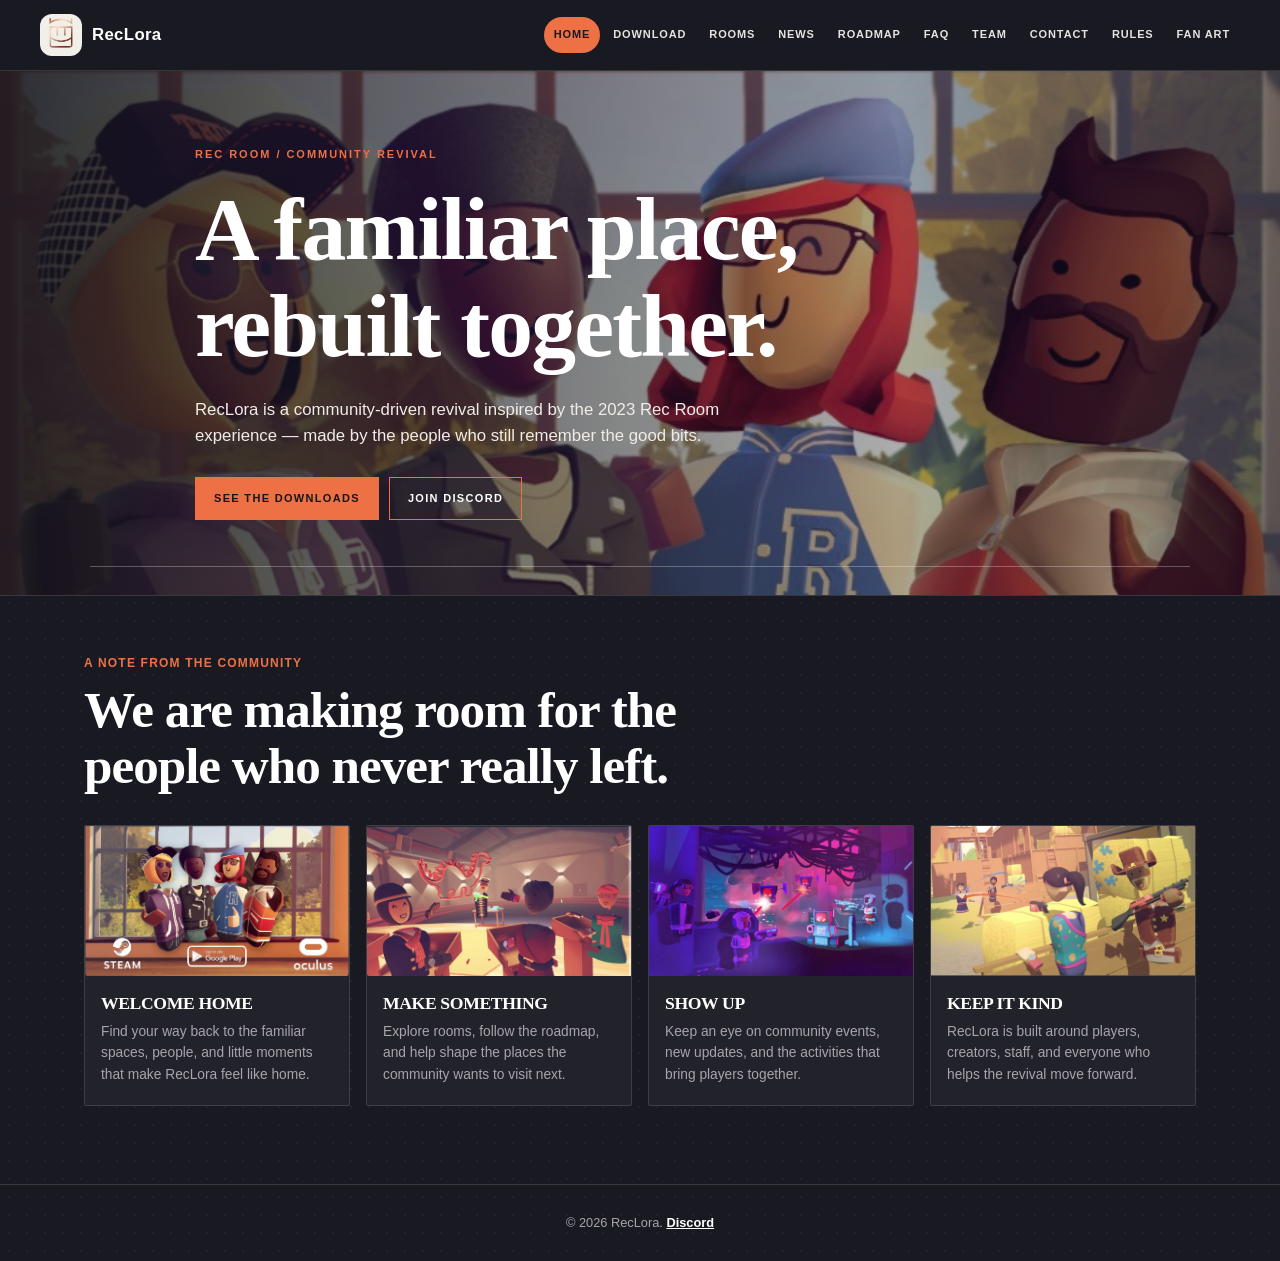
==== index.html @ ac8a0f3a "Refresh RecLora site and add platform logo set" ====
<!DOCTYPE html>
<html lang="en">
<head>
  <meta charset="UTF-8">
  <meta name="viewport" content="width=device-width, initial-scale=1.0">
  <title>RecLora | Home</title>
  <link rel="stylesheet" href="css/style.css">
</head>
<body>
  <nav class="navbar"><div class="nav-container">
    <a href="index.html" class="nav-logo"><img src="IMG_7056.png" alt="RecLora Logo" class="logo-img"><span>RecLora</span></a>
    <button class="nav-toggle" type="button" aria-label="Open navigation menu" aria-expanded="false"><span></span><span></span><span></span></button>
    <ul class="nav-menu">
      <li><a href="index.html" class="nav-link active">Home</a></li><li><a href="download.html" class="nav-link">Download</a></li><li><a href="rooms.html" class="nav-link">Rooms</a></li><li><a href="news.html" class="nav-link">News</a></li><li><a href="roadmap.html" class="nav-link">Roadmap</a></li><li><a href="faq.html" class="nav-link">FAQ</a></li><li><a href="team.html" class="nav-link">Team</a></li><li><a href="contact.html" class="nav-link">Contact</a></li><li><a href="rules.html" class="nav-link">Rules</a></li><li><a href="fanart.html" class="nav-link">Fan Art</a></li>
    </ul>
  </div></nav>

  <section class="hero-banner"><div class="hero-overlay"><div class="hero-content">
    <h1>A familiar place, rebuilt together.</h1>
    <p>RecLora is a community-driven revival inspired by the 2023 Rec Room experience — made by the people who still remember the good bits.</p>
    <div class="hero-buttons"><a href="download.html" class="hero-btn">SEE THE DOWNLOADS</a><a href="https://discord.gg/bJBuP4hwXz" class="hero-btn" target="_blank" rel="noreferrer">JOIN DISCORD</a></div>
  </div></div></section>

  <main class="main-content">
    <p class="warning-label">A NOTE FROM THE COMMUNITY</p>
    <h2 style="font-size:clamp(2rem,4vw,3.6rem);max-width:700px;margin:10px 0 32px;">We are making room for the people who never really left.</h2>
    <section class="cards-grid">
      <article class="feature-card"><img src="assets/IMG_8302.jpeg" alt="RecLora room"><div class="card-body"><h3>WELCOME HOME</h3><p>Find your way back to the familiar spaces, people, and little moments that make RecLora feel like home.</p></div></article>
      <article class="feature-card"><img src="assets/IMG_8303.jpeg" alt="RecLora room"><div class="card-body"><h3>MAKE SOMETHING</h3><p>Explore rooms, follow the roadmap, and help shape the places the community wants to visit next.</p></div></article>
      <article class="feature-card"><img src="assets/IMG_8304.jpeg" alt="RecLora room"><div class="card-body"><h3>SHOW UP</h3><p>Keep an eye on community events, new updates, and the activities that bring players together.</p></div></article>
      <article class="feature-card"><img src="assets/IMG_8305.jpeg" alt="RecLora room"><div class="card-body"><h3>KEEP IT KIND</h3><p>RecLora is built around players, creators, staff, and everyone who helps the revival move forward.</p></div></article>
    </section>
  </main>
  <footer class="footer"><p>&copy; 2026 RecLora. <a href="https://discord.gg/bJBuP4hwXz" target="_blank" rel="noreferrer">Discord</a></p></footer>
  <script src="js/site-shell.js"></script>
</body>
</html>
---- css/style.css ----
:root {
  --ink: #16151a;
  --paper: #f2eee8;
  --paper-2: #e7e1d8;
  --night: #191a21;
  --night-2: #23232c;
  --orange: #ee7045;
  --orange-dark: #bd4e31;
  --lavender: #b8adf4;
  --muted: #a8a4ad;
  --line: rgba(255,255,255,.13);
  --shadow: 0 18px 55px rgba(0,0,0,.20);
}

* { box-sizing: border-box; margin: 0; padding: 0; }
html, body { min-height: 100%; overflow-x: hidden; }
body {
  font-family: Arial, Helvetica, sans-serif;
  background: var(--night);
  color: #fff;
  line-height: 1.55;
  background-image: radial-gradient(rgba(255,255,255,.045) 1px, transparent 1px);
  background-size: 18px 18px;
}
a { color: inherit; }
img { max-width: 100%; }
h1, h2, h3 { line-height: 1.08; font-family: Georgia, 'Times New Roman', serif; letter-spacing: -.02em; }
p { color: var(--muted); }

.navbar {
  display: flex;
  align-items: center;
  background: rgba(25,26,33,.94);
  padding: 14px 40px;
  border-bottom: 1px solid var(--line);
  position: sticky;
  top: 0;
  z-index: 1000;
  backdrop-filter: blur(12px);
}
.nav-container { width: 100%; max-width: 1240px; margin: auto; display: flex; align-items: center; gap: 18px; }
.nav-logo { display: inline-flex; align-items: center; gap: 10px; color: #fff; text-decoration: none; font-weight: 800; font-size: 1.05rem; white-space: nowrap; letter-spacing: .02em; }
.logo-img { width: 42px; height: 42px; object-fit: contain; border-radius: 12px; background: var(--paper); padding: 4px; }
.nav-menu { margin-left: auto; display: flex; align-items: center; gap: 3px; list-style: none; }
.nav-link { display: flex; align-items: center; color: #e6e3e0; text-decoration: none; font-size: 11px; font-weight: 800; letter-spacing: .08em; text-transform: uppercase; padding: 9px 10px; border-radius: 999px; }
.nav-link:hover, .nav-link.active { color: var(--night); background: var(--orange); }
.nav-toggle { display: none; margin-left: auto; width: 34px; height: 26px; flex-direction: column; justify-content: space-between; background: transparent; border: 0; cursor: pointer; padding: 1px; }
.nav-toggle span { width: 100%; height: 3px; background: #fff; border-radius: 2px; transition: .2s ease; }
.nav-toggle.open span:nth-child(1) { transform: translateY(10px) rotate(45deg); }
.nav-toggle.open span:nth-child(2) { opacity: 0; }
.nav-toggle.open span:nth-child(3) { transform: translateY(-10px) rotate(-45deg); }
.menu-brand { display: none; }

.hero-banner {
  position: relative;
  min-height: 460px;
  background: url('../assets/IMG_8306.jpeg') center/cover no-repeat;
  display: flex;
  align-items: center;
  justify-content: center;
  text-align: center;
  border-bottom: 1px solid var(--line);
}
.hero-banner:before { content: ''; position: absolute; inset: 0; background: linear-gradient(90deg, rgba(17,18,24,.88), rgba(17,18,24,.35) 70%, rgba(17,18,24,.55)); }
.hero-banner:after { content: ''; position: absolute; left: 7%; right: 7%; bottom: 28px; height: 1px; background: rgba(255,255,255,.28); }
.hero-overlay { position: relative; z-index: 1; width: min(930px, calc(100% - 40px)); padding: 75px 20px; text-align: left; }
.hero-overlay h1 { color: #fff; font-size: clamp(3rem, 7vw, 6.2rem); max-width: 750px; margin-bottom: 22px; }
.hero-overlay p { color: #f1ece8; font-size: 1.05rem; max-width: 560px; margin-bottom: 28px; }
.hero-content:before { content: 'REC ROOM / COMMUNITY REVIVAL'; display: block; color: var(--orange); font-size: 11px; font-weight: 800; letter-spacing: .18em; margin-bottom: 18px; }
.hero-buttons { display: flex; gap: 10px; width: 480px; max-width: 100%; }
.hero-btn { display: inline-flex; align-items: center; justify-content: center; padding: 12px 18px; font-size: 11px; font-weight: 800; letter-spacing: .12em; text-decoration: none; border: 1px solid var(--orange); background: var(--orange); color: var(--ink); transition: transform .18s ease, background .18s ease; }
.hero-btn + .hero-btn { background: transparent; color: #fff; }
.hero-btn:hover { transform: translateY(-2px); background: #ff8a5e; }
.btn-img { width: 18px; height: 18px; object-fit: contain; }

.container, .main-content { max-width: 1160px; margin: 58px auto; padding: 0 24px; }
.container > h1, .main-content > h1 { font-size: clamp(2.2rem, 4vw, 4rem); margin-bottom: 12px; }
.cards-grid, .features-grid { display: grid; grid-template-columns: repeat(4, 1fr); gap: 16px; margin-bottom: 56px; }
.card, .feature-card { background: rgba(35,35,44,.92); border: 1px solid var(--line); border-radius: 2px; overflow: hidden; box-shadow: none; margin-bottom: 20px; transition: transform .18s ease, border-color .18s ease, background .18s ease; }
.card:hover, .feature-card:hover { background: #2d2c37; border-color: rgba(238,112,69,.7); transform: translateY(-4px) rotate(-.3deg); }
.card { padding: 22px; }
.features-grid .card { margin: 0; }
.feature-card { padding: 0; }
.feature-card img { width: 100%; height: 150px; object-fit: cover; display: block; filter: saturate(.86); }
.feature-card .card-body { padding: 18px 16px 20px; }
.feature-card .card-body h3 { color: #fff; font-size: 1.1rem; margin-bottom: 8px; }
.feature-card .card-body p { color: var(--muted); font-size: .86rem; line-height: 1.55; }
.feature-card:not(:has(.card-body)) { padding: 16px; }
.feature-card:not(:has(.card-body)) img { width: 52px; height: 52px; object-fit: contain; margin-bottom: 10px; }
.feature-card:not(:has(.card-body)) h3 { font-size: .95rem; margin-bottom: 6px; }
.feature-card:not(:has(.card-body)) p { font-size: .82rem; line-height: 1.45; }

.welcome-section { margin: 0; }
.welcome-card { max-width: 900px; margin: 0 auto 45px; display: flex; align-items: center; gap: 24px; padding: 24px; background: var(--paper); color: var(--ink); border-radius: 2px; box-shadow: var(--shadow); }
.welcome-card p { color: #5c5860; margin-bottom: 15px; }
.welcome-card .welcome-logo { width: 92px; height: 92px; object-fit: contain; background: #fff; border-radius: 16px; padding: 5px; }
.welcome-card h1 { font-size: 2rem; margin-bottom: 8px; }
.welcome-buttons { display: flex; flex-wrap: wrap; gap: 10px; }
.btn { display: inline-flex; align-items: center; justify-content: center; border: 1px solid var(--orange); border-radius: 0; padding: 10px 16px; background: transparent; color: #fff; font-weight: 800; text-decoration: none; cursor: pointer; }
.btn:hover, .btn-primary { background: var(--orange); color: var(--ink); }
.btn-secondary:hover { background: var(--orange); }

.feed-heading { text-align: left; border-top: 1px solid var(--line); padding-top: 35px; margin-top: 10px; }
.feed-heading h2 { font-size: 1.4rem; }
.image-feed { display: grid; grid-template-columns: repeat(4, 1fr); gap: 14px; margin: 25px 0 50px; }
.image-feed img { display: block; width: 100%; height: 130px; object-fit: cover; border: 1px solid var(--line); border-radius: 2px; }
.download-grid { display: grid; grid-template-columns: repeat(3, 1fr); gap: 16px; margin-top: 30px; }
.download-card { text-align: left; padding: 22px; margin: 0; min-height: 200px; display: flex; flex-direction: column; justify-content: space-between; }
.download-card:before { content: 'PLATFORM'; display: block; font-size: 10px; font-weight: 800; letter-spacing: .16em; color: var(--lavender); }
.device-logo { width: 64px; height: 64px; object-fit: contain; margin: 16px 0 18px; align-self: flex-start; }
.device-title { font-family: Georgia, 'Times New Roman', serif; font-size: 1.45rem; font-weight: 700; }
.coming-soon { color: var(--orange); font-size: .72rem; font-weight: 800; letter-spacing: .12em; text-transform: uppercase; margin-top: 6px; }
.footer { text-align: center; padding: 28px 20px; color: var(--muted); font-size: .8rem; border-top: 1px solid var(--line); margin-top: 55px; }
.footer a { color: #fff; font-weight: 700; }
.footer a:hover { color: var(--orange); }

input, textarea { width: 100%; padding: 11px 12px; border: 1px solid #4b4650; border-radius: 0; background: var(--paper); color: #111; font: inherit; }
input:focus, textarea:focus { outline: 2px solid var(--orange); border-color: var(--orange); }
label { color: #fff; }
.faq-search { margin: 20px 0 12px; }
.filter-chip { border: 1px solid var(--line); background: var(--night-2); color: #fff; border-radius: 999px; padding: 7px 12px; font-weight: 700; cursor: pointer; }
.filter-chip.active, .filter-chip:hover { border-color: var(--orange); background: var(--orange); color: var(--ink); }
.accordion-item { padding: 0; overflow: hidden; }
.accordion-header { display: flex; width: 100%; gap: 10px; text-align: left; padding: 15px; border: 0; background: transparent; color: #fff; font: inherit; font-weight: 800; cursor: pointer; }
.q-tag { color: var(--orange); font-size: .7rem; text-transform: uppercase; letter-spacing: .08em; }
.accordion-content { display: none; padding: 0 15px 15px; }
.accordion-item.active .accordion-content { display: block; }
.maintenance-overlay { display: none!important; }
.room-hero { display: flex; align-items: center; gap: 16px; margin-bottom: 25px; }
.room-hero img { width: 70px; height: 70px; object-fit: contain; padding: 10px; background: var(--night-2); border: 1px solid var(--line); border-radius: 2px; }
.room-hero h1 { font-size: 2.6rem; }
.room-placeholder { padding: 0; overflow: hidden; }
.room-placeholder > img { width: 100%; height: 150px; object-fit: cover; display: block; }
.room-placeholder > h3, .room-placeholder > p, .room-placeholder > .placeholder-label { display: block; margin-left: 12px; margin-right: 12px; }
.room-placeholder > h3 { margin-top: 12px; }
.room-placeholder > p { margin-bottom: 15px; }
.placeholder-label { color: var(--orange); font-size: .7rem; font-weight: 800; letter-spacing: .1em; text-transform: uppercase; margin-top: 12px; }
.room-logos { display: flex; flex-wrap: wrap; gap: 10px; margin-top: 20px; }
.room-logos img { width: 44px; height: 44px; object-fit: contain; padding: 5px; background: var(--night-2); border: 1px solid var(--line); border-radius: 4px; }
.warning-card { display: flex; align-items: center; gap: 22px; max-width: 820px; margin: 0 auto; padding: 26px; border-left: 4px solid var(--orange); background: rgba(35,35,44,.78); }
.warning-card > img { width: 64px; height: 64px; object-fit: contain; flex: 0 0 auto; }
.warning-card h2 { font-size: 1.35rem; line-height: 1.35; margin: 6px 0 18px; }
.warning-label { color: var(--orange); font-size: .75rem; font-weight: 800; letter-spacing: .1em; text-transform: uppercase; }
.warning-card .btn { display: inline-flex; }

@media (max-width: 900px) { .cards-grid, .features-grid { grid-template-columns: repeat(2, 1fr); } .image-feed { grid-template-columns: repeat(2, 1fr); } .download-grid { grid-template-columns: repeat(2, 1fr); } }
@media (max-width: 650px) {
  .navbar { padding: 10px 15px; }
  .nav-container { position: relative; }
  .nav-toggle { display: flex; }
  .nav-menu { position: absolute; top: calc(100% + 10px); left: -15px; width: min(300px, 86vw); height: calc(100vh - 70px); overflow-y: auto; display: flex; flex-direction: column; align-items: stretch; gap: 4px; padding: 18px; background: var(--night); border-right: 1px solid var(--line); box-shadow: 8px 10px 25px rgba(0,0,0,.35); transform: translateX(-110%); transition: transform .25s ease; }
  .nav-menu.open { transform: translateX(0); }
  .nav-menu .menu-brand { display: flex; align-items: center; min-height: 54px; padding-bottom: 14px; margin-bottom: 8px; border-bottom: 1px solid var(--line); }
  .menu-brand img { width: 150px; height: 52px; object-fit: contain; object-position: left center; }
  .nav-link { min-height: 38px; padding: 9px 10px; font-size: 12px; border-radius: 4px; }
  .container, .main-content { width: 100%; margin: 38px auto; padding: 0 15px; }
  .hero-banner { min-height: 390px; }
  .hero-overlay { padding: 55px 15px; }
  .hero-overlay h1 { font-size: clamp(2.6rem, 12vw, 4rem); margin-bottom: 18px; }
  .hero-overlay p { font-size: .95rem; }
  .hero-buttons { width: 100%; flex-direction: column; max-width: 300px; }
  .hero-btn { width: 100%; }
  .welcome-card { align-items: flex-start; flex-direction: column; padding: 18px; gap: 14px; }
  .welcome-card .welcome-logo { width: 76px; height: 76px; }
  .welcome-card h1 { font-size: 1.65rem; }
  .welcome-buttons { width: 100%; flex-direction: column; }
  .welcome-buttons .btn { width: 100%; }
  .cards-grid, .features-grid, .download-grid, .image-feed { grid-template-columns: 1fr; gap: 14px; margin-bottom: 30px; }
  .feature-card img { height: 170px; }
  .feature-card:not(:has(.card-body)) { padding: 15px; }
  .room-hero { align-items: flex-start; }
  .room-hero h1 { font-size: 2.2rem; }
  .room-placeholder > img { height: 145px; }
  .warning-card { align-items: flex-start; flex-direction: column; gap: 12px; padding: 18px; }
  .warning-card h2 { font-size: 1.15rem; }
  .warning-card > img { width: 54px; height: 54px; }
  .footer { margin-top: 30px; padding: 20px 15px; }
}
@media (min-width: 651px) { .nav-toggle { display: none !important; } }
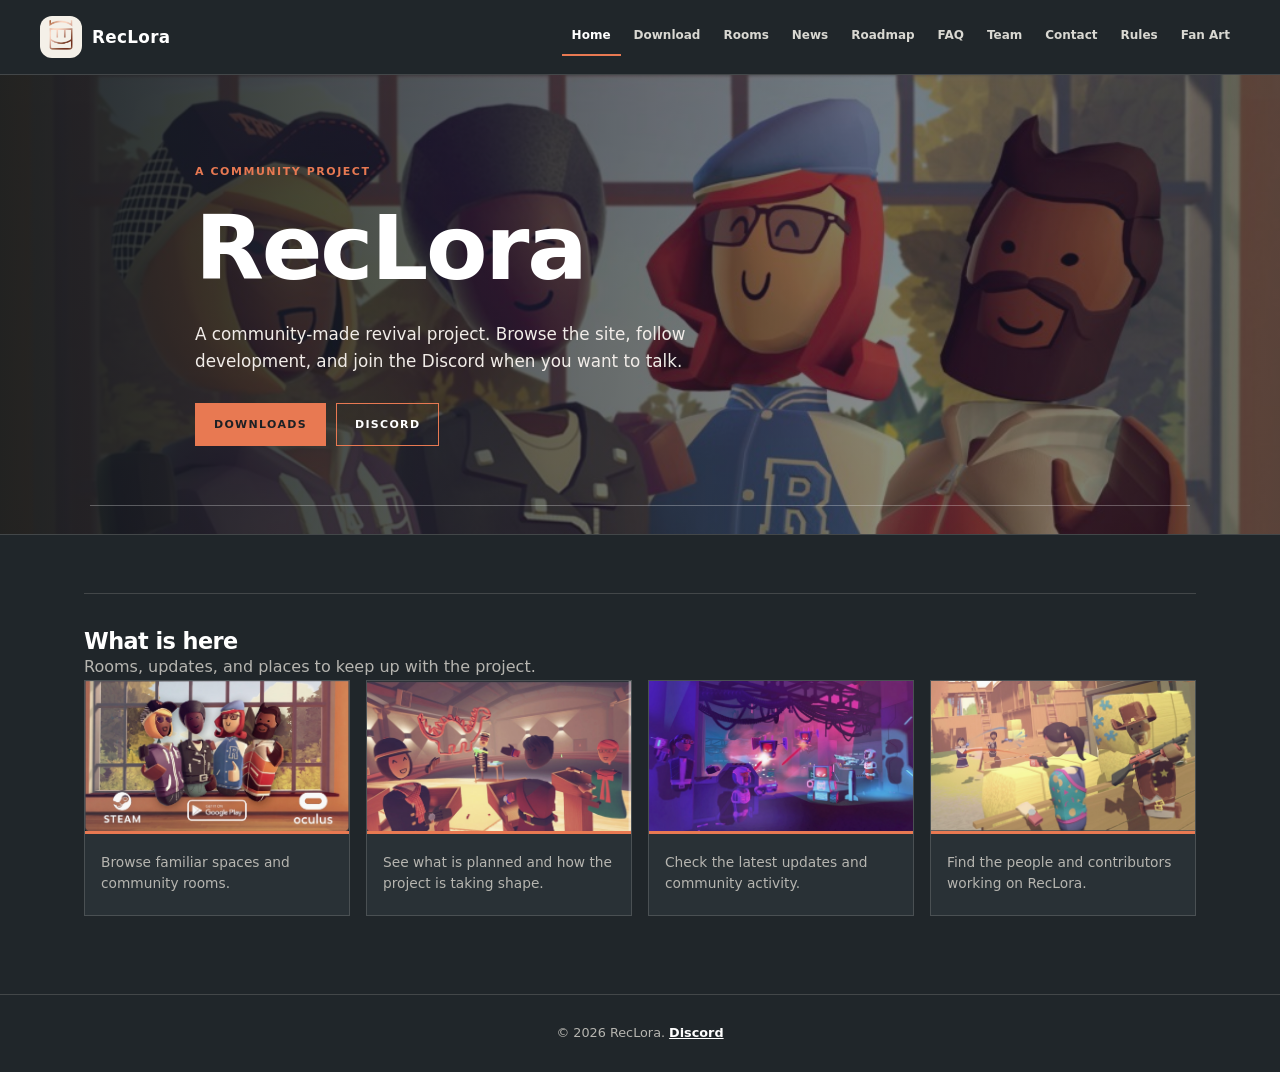
==== commit 17e93711: "Make site feel more human and remove code notes" ====
--- a/index.html
+++ b/index.html
@@ -16,19 +16,18 @@
   </div></nav>
 
   <section class="hero-banner"><div class="hero-overlay"><div class="hero-content">
-    <h1>A familiar place, rebuilt together.</h1>
-    <p>RecLora is a community-driven revival inspired by the 2023 Rec Room experience — made by the people who still remember the good bits.</p>
-    <div class="hero-buttons"><a href="download.html" class="hero-btn">SEE THE DOWNLOADS</a><a href="https://discord.gg/bJBuP4hwXz" class="hero-btn" target="_blank" rel="noreferrer">JOIN DISCORD</a></div>
+    <h1>RecLora</h1>
+    <p>A community-made revival project. Browse the site, follow development, and join the Discord when you want to talk.</p>
+    <div class="hero-buttons"><a href="download.html" class="hero-btn">DOWNLOADS</a><a href="https://discord.gg/bJBuP4hwXz" class="hero-btn" target="_blank" rel="noreferrer">DISCORD</a></div>
   </div></div></section>
 
   <main class="main-content">
-    <p class="warning-label">A NOTE FROM THE COMMUNITY</p>
-    <h2 style="font-size:clamp(2rem,4vw,3.6rem);max-width:700px;margin:10px 0 32px;">We are making room for the people who never really left.</h2>
+    <div class="feed-heading"><h2>What is here</h2><p>Rooms, updates, and places to keep up with the project.</p></div>
     <section class="cards-grid">
-      <article class="feature-card"><img src="assets/IMG_8302.jpeg" alt="RecLora room"><div class="card-body"><h3>WELCOME HOME</h3><p>Find your way back to the familiar spaces, people, and little moments that make RecLora feel like home.</p></div></article>
-      <article class="feature-card"><img src="assets/IMG_8303.jpeg" alt="RecLora room"><div class="card-body"><h3>MAKE SOMETHING</h3><p>Explore rooms, follow the roadmap, and help shape the places the community wants to visit next.</p></div></article>
-      <article class="feature-card"><img src="assets/IMG_8304.jpeg" alt="RecLora room"><div class="card-body"><h3>SHOW UP</h3><p>Keep an eye on community events, new updates, and the activities that bring players together.</p></div></article>
-      <article class="feature-card"><img src="assets/IMG_8305.jpeg" alt="RecLora room"><div class="card-body"><h3>KEEP IT KIND</h3><p>RecLora is built around players, creators, staff, and everyone who helps the revival move forward.</p></div></article>
+      <article class="feature-card"><img src="assets/IMG_8302.jpeg" alt="RecLora room"><div class="card-body"><p>Browse familiar spaces and community rooms.</p></div></article>
+      <article class="feature-card"><img src="assets/IMG_8303.jpeg" alt="RecLora room"><div class="card-body"><p>See what is planned and how the project is taking shape.</p></div></article>
+      <article class="feature-card"><img src="assets/IMG_8304.jpeg" alt="RecLora room"><div class="card-body"><p>Check the latest updates and community activity.</p></div></article>
+      <article class="feature-card"><img src="assets/IMG_8305.jpeg" alt="RecLora room"><div class="card-body"><p>Find the people and contributors working on RecLora.</p></div></article>
     </section>
   </main>
   <footer class="footer"><p>&copy; 2026 RecLora. <a href="https://discord.gg/bJBuP4hwXz" target="_blank" rel="noreferrer">Discord</a></p></footer>
--- a/css/style.css
+++ b/css/style.css
@@ -1,49 +1,46 @@
 :root {
-  --ink: #16151a;
-  --paper: #f2eee8;
-  --paper-2: #e7e1d8;
-  --night: #191a21;
-  --night-2: #23232c;
-  --orange: #ee7045;
-  --orange-dark: #bd4e31;
-  --lavender: #b8adf4;
-  --muted: #a8a4ad;
-  --line: rgba(255,255,255,.13);
-  --shadow: 0 18px 55px rgba(0,0,0,.20);
+  --ink: #1d2024;
+  --paper: #f4f0e8;
+  --paper-2: #e5ded2;
+  --night: #20262a;
+  --night-2: #293136;
+  --orange: #e87952;
+  --orange-dark: #b9573a;
+  --lavender: #b9b7df;
+  --muted: #b6b5b0;
+  --line: rgba(244,240,232,.16);
+  --shadow: 0 14px 34px rgba(0,0,0,.18);
 }
 
 * { box-sizing: border-box; margin: 0; padding: 0; }
 html, body { min-height: 100%; overflow-x: hidden; }
 body {
-  font-family: Arial, Helvetica, sans-serif;
+  font-family: 'Trebuchet MS', system-ui, sans-serif;
   background: var(--night);
   color: #fff;
-  line-height: 1.55;
-  background-image: radial-gradient(rgba(255,255,255,.045) 1px, transparent 1px);
-  background-size: 18px 18px;
+  line-height: 1.6;
 }
 a { color: inherit; }
 img { max-width: 100%; }
-h1, h2, h3 { line-height: 1.08; font-family: Georgia, 'Times New Roman', serif; letter-spacing: -.02em; }
+h1, h2, h3 { line-height: 1.12; font-family: 'Trebuchet MS', system-ui, sans-serif; letter-spacing: -.025em; }
 p { color: var(--muted); }
 
 .navbar {
   display: flex;
   align-items: center;
-  background: rgba(25,26,33,.94);
-  padding: 14px 40px;
+  background: var(--night);
+  padding: 16px 40px;
   border-bottom: 1px solid var(--line);
   position: sticky;
   top: 0;
   z-index: 1000;
-  backdrop-filter: blur(12px);
 }
 .nav-container { width: 100%; max-width: 1240px; margin: auto; display: flex; align-items: center; gap: 18px; }
 .nav-logo { display: inline-flex; align-items: center; gap: 10px; color: #fff; text-decoration: none; font-weight: 800; font-size: 1.05rem; white-space: nowrap; letter-spacing: .02em; }
 .logo-img { width: 42px; height: 42px; object-fit: contain; border-radius: 12px; background: var(--paper); padding: 4px; }
 .nav-menu { margin-left: auto; display: flex; align-items: center; gap: 3px; list-style: none; }
-.nav-link { display: flex; align-items: center; color: #e6e3e0; text-decoration: none; font-size: 11px; font-weight: 800; letter-spacing: .08em; text-transform: uppercase; padding: 9px 10px; border-radius: 999px; }
-.nav-link:hover, .nav-link.active { color: var(--night); background: var(--orange); }
+.nav-link { display: flex; align-items: center; color: #d9d8d2; text-decoration: none; font-size: 12px; font-weight: 700; padding: 8px 10px; border-bottom: 2px solid transparent; }
+.nav-link:hover, .nav-link.active { color: #fff; border-bottom-color: var(--orange); }
 .nav-toggle { display: none; margin-left: auto; width: 34px; height: 26px; flex-direction: column; justify-content: space-between; background: transparent; border: 0; cursor: pointer; padding: 1px; }
 .nav-toggle span { width: 100%; height: 3px; background: #fff; border-radius: 2px; transition: .2s ease; }
 .nav-toggle.open span:nth-child(1) { transform: translateY(10px) rotate(45deg); }
@@ -61,12 +58,12 @@
   text-align: center;
   border-bottom: 1px solid var(--line);
 }
-.hero-banner:before { content: ''; position: absolute; inset: 0; background: linear-gradient(90deg, rgba(17,18,24,.88), rgba(17,18,24,.35) 70%, rgba(17,18,24,.55)); }
+.hero-banner:before { content: ''; position: absolute; inset: 0; background: linear-gradient(90deg, rgba(20,27,30,.94), rgba(20,27,30,.50) 70%, rgba(20,27,30,.62)); }
 .hero-banner:after { content: ''; position: absolute; left: 7%; right: 7%; bottom: 28px; height: 1px; background: rgba(255,255,255,.28); }
 .hero-overlay { position: relative; z-index: 1; width: min(930px, calc(100% - 40px)); padding: 75px 20px; text-align: left; }
 .hero-overlay h1 { color: #fff; font-size: clamp(3rem, 7vw, 6.2rem); max-width: 750px; margin-bottom: 22px; }
 .hero-overlay p { color: #f1ece8; font-size: 1.05rem; max-width: 560px; margin-bottom: 28px; }
-.hero-content:before { content: 'REC ROOM / COMMUNITY REVIVAL'; display: block; color: var(--orange); font-size: 11px; font-weight: 800; letter-spacing: .18em; margin-bottom: 18px; }
+.hero-content:before { content: 'A COMMUNITY PROJECT'; display: block; color: var(--orange); font-size: 11px; font-weight: 800; letter-spacing: .14em; margin-bottom: 18px; }
 .hero-buttons { display: flex; gap: 10px; width: 480px; max-width: 100%; }
 .hero-btn { display: inline-flex; align-items: center; justify-content: center; padding: 12px 18px; font-size: 11px; font-weight: 800; letter-spacing: .12em; text-decoration: none; border: 1px solid var(--orange); background: var(--orange); color: var(--ink); transition: transform .18s ease, background .18s ease; }
 .hero-btn + .hero-btn { background: transparent; color: #fff; }
@@ -76,13 +73,13 @@
 .container, .main-content { max-width: 1160px; margin: 58px auto; padding: 0 24px; }
 .container > h1, .main-content > h1 { font-size: clamp(2.2rem, 4vw, 4rem); margin-bottom: 12px; }
 .cards-grid, .features-grid { display: grid; grid-template-columns: repeat(4, 1fr); gap: 16px; margin-bottom: 56px; }
-.card, .feature-card { background: rgba(35,35,44,.92); border: 1px solid var(--line); border-radius: 2px; overflow: hidden; box-shadow: none; margin-bottom: 20px; transition: transform .18s ease, border-color .18s ease, background .18s ease; }
-.card:hover, .feature-card:hover { background: #2d2c37; border-color: rgba(238,112,69,.7); transform: translateY(-4px) rotate(-.3deg); }
+.card, .feature-card { background: var(--night-2); border: 1px solid var(--line); border-radius: 0; overflow: hidden; box-shadow: none; margin-bottom: 20px; transition: transform .18s ease, border-color .18s ease, background .18s ease; }
+.card:hover, .feature-card:hover { background: #303a3e; border-color: rgba(232,121,82,.72); transform: translateY(-3px); }
 .card { padding: 22px; }
 .features-grid .card { margin: 0; }
 .feature-card { padding: 0; }
-.feature-card img { width: 100%; height: 150px; object-fit: cover; display: block; filter: saturate(.86); }
-.feature-card .card-body { padding: 18px 16px 20px; }
+.feature-card img { width: 100%; height: 150px; object-fit: cover; display: block; filter: saturate(.78) contrast(.96); }
+.feature-card .card-body { padding: 18px 16px 21px; border-top: 3px solid var(--orange); }
 .feature-card .card-body h3 { color: #fff; font-size: 1.1rem; margin-bottom: 8px; }
 .feature-card .card-body p { color: var(--muted); font-size: .86rem; line-height: 1.55; }
 .feature-card:not(:has(.card-body)) { padding: 16px; }
@@ -106,9 +103,9 @@
 .image-feed img { display: block; width: 100%; height: 130px; object-fit: cover; border: 1px solid var(--line); border-radius: 2px; }
 .download-grid { display: grid; grid-template-columns: repeat(3, 1fr); gap: 16px; margin-top: 30px; }
 .download-card { text-align: left; padding: 22px; margin: 0; min-height: 200px; display: flex; flex-direction: column; justify-content: space-between; }
-.download-card:before { content: 'PLATFORM'; display: block; font-size: 10px; font-weight: 800; letter-spacing: .16em; color: var(--lavender); }
+.download-card:before { content: 'AVAILABLE SOON'; display: block; font-size: 10px; font-weight: 800; letter-spacing: .12em; color: var(--lavender); }
 .device-logo { width: 64px; height: 64px; object-fit: contain; margin: 16px 0 18px; align-self: flex-start; }
-.device-title { font-family: Georgia, 'Times New Roman', serif; font-size: 1.45rem; font-weight: 700; }
+.device-title { font-family: 'Trebuchet MS', system-ui, sans-serif; font-size: 1.45rem; font-weight: 700; }
 .coming-soon { color: var(--orange); font-size: .72rem; font-weight: 800; letter-spacing: .12em; text-transform: uppercase; margin-top: 6px; }
 .footer { text-align: center; padding: 28px 20px; color: var(--muted); font-size: .8rem; border-top: 1px solid var(--line); margin-top: 55px; }
 .footer a { color: #fff; font-weight: 700; }
@@ -118,7 +115,7 @@
 input:focus, textarea:focus { outline: 2px solid var(--orange); border-color: var(--orange); }
 label { color: #fff; }
 .faq-search { margin: 20px 0 12px; }
-.filter-chip { border: 1px solid var(--line); background: var(--night-2); color: #fff; border-radius: 999px; padding: 7px 12px; font-weight: 700; cursor: pointer; }
+.filter-chip { border: 1px solid var(--line); background: var(--night-2); color: #fff; border-radius: 0; padding: 7px 12px; font-weight: 700; cursor: pointer; }
 .filter-chip.active, .filter-chip:hover { border-color: var(--orange); background: var(--orange); color: var(--ink); }
 .accordion-item { padding: 0; overflow: hidden; }
 .accordion-header { display: flex; width: 100%; gap: 10px; text-align: left; padding: 15px; border: 0; background: transparent; color: #fff; font: inherit; font-weight: 800; cursor: pointer; }
@@ -152,7 +149,7 @@
   .nav-menu.open { transform: translateX(0); }
   .nav-menu .menu-brand { display: flex; align-items: center; min-height: 54px; padding-bottom: 14px; margin-bottom: 8px; border-bottom: 1px solid var(--line); }
   .menu-brand img { width: 150px; height: 52px; object-fit: contain; object-position: left center; }
-  .nav-link { min-height: 38px; padding: 9px 10px; font-size: 12px; border-radius: 4px; }
+  .nav-link { min-height: 38px; padding: 9px 10px; font-size: 12px; border-bottom: 0; }
   .container, .main-content { width: 100%; margin: 38px auto; padding: 0 15px; }
   .hero-banner { min-height: 390px; }
   .hero-overlay { padding: 55px 15px; }
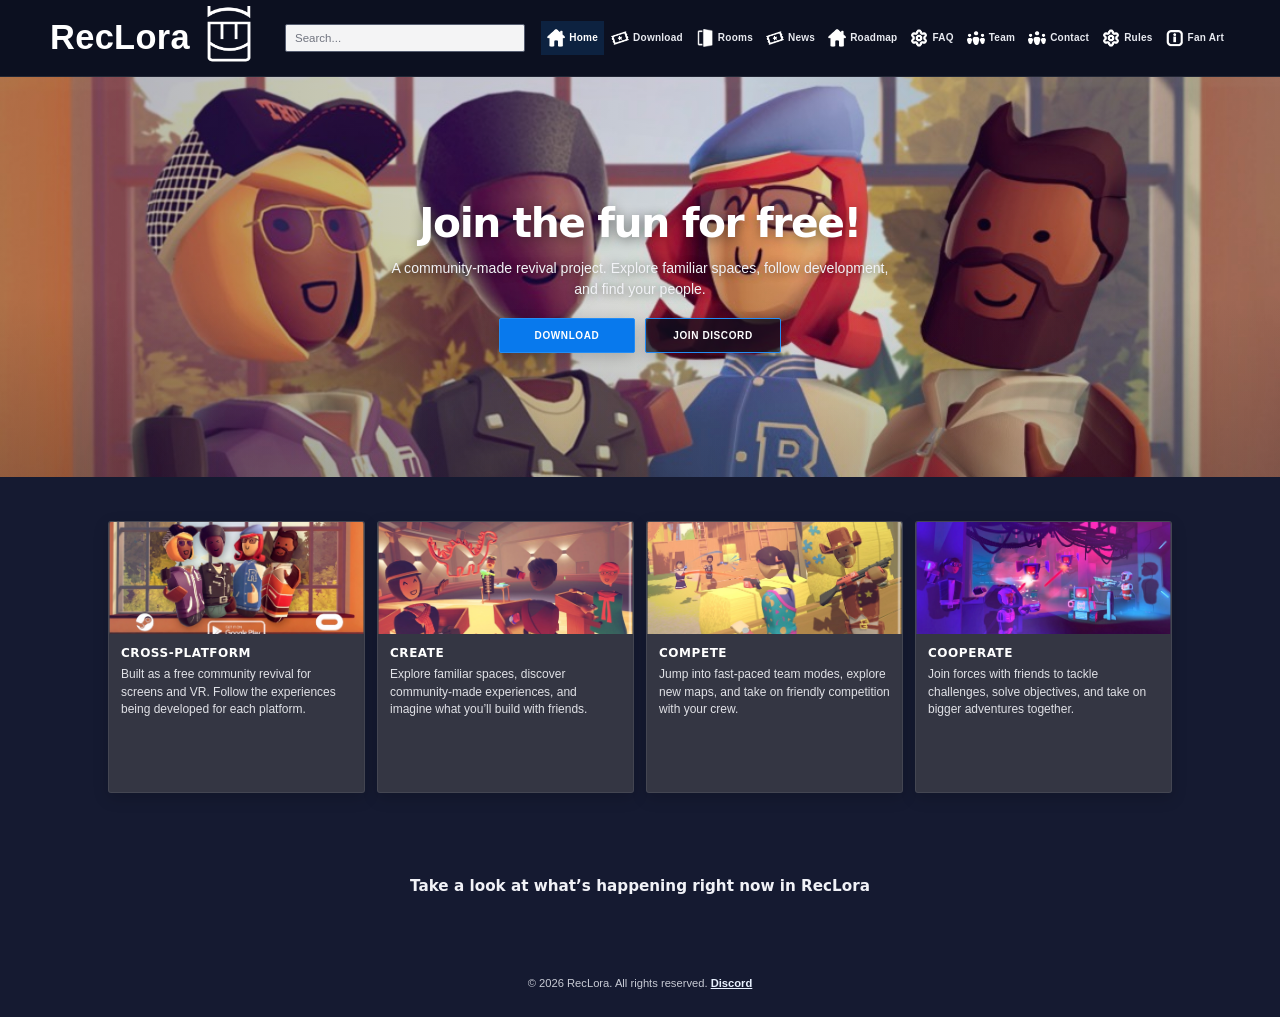
==== commit 99962127: "Refresh site visuals to match RecQuiem reference" ====
--- a/index.html
+++ b/index.html
@@ -15,22 +15,22 @@
     </ul>
   </div></nav>
 
-  <section class="hero-banner"><div class="hero-overlay"><div class="hero-content">
-    <h1>RecLora</h1>
-    <p>A community-made revival project. Browse the site, follow development, and join the Discord when you want to talk.</p>
-    <div class="hero-buttons"><a href="download.html" class="hero-btn">DOWNLOADS</a><a href="https://discord.gg/bJBuP4hwXz" class="hero-btn" target="_blank" rel="noreferrer">DISCORD</a></div>
-  </div></div></section>
+  <header class="hero-banner" aria-labelledby="hero-title"><div class="hero-overlay"><div class="hero-content">
+    <h1 id="hero-title">Join the fun for free!</h1>
+    <p>A community-made revival project. Explore familiar spaces, follow development, and find your people.</p>
+    <div class="hero-buttons"><a href="download.html" class="hero-btn">DOWNLOAD</a><a href="https://discord.gg/bJBuP4hwXz" class="hero-btn" target="_blank" rel="noopener noreferrer">JOIN DISCORD</a></div>
+  </div></div></header>
 
   <main class="main-content">
-    <div class="feed-heading"><h2>What is here</h2><p>Rooms, updates, and places to keep up with the project.</p></div>
-    <section class="cards-grid">
-      <article class="feature-card"><img src="assets/IMG_8302.jpeg" alt="RecLora room"><div class="card-body"><p>Browse familiar spaces and community rooms.</p></div></article>
-      <article class="feature-card"><img src="assets/IMG_8303.jpeg" alt="RecLora room"><div class="card-body"><p>See what is planned and how the project is taking shape.</p></div></article>
-      <article class="feature-card"><img src="assets/IMG_8304.jpeg" alt="RecLora room"><div class="card-body"><p>Check the latest updates and community activity.</p></div></article>
-      <article class="feature-card"><img src="assets/IMG_8305.jpeg" alt="RecLora room"><div class="card-body"><p>Find the people and contributors working on RecLora.</p></div></article>
+    <section class="cards-grid" aria-label="Discover RecLora">
+      <article class="feature-card"><img src="assets/IMG_8302.jpeg" alt="Friends gathered together in a RecLora room" loading="lazy"><div class="card-body"><h2>CROSS-PLATFORM</h2><p>Built as a free community revival for screens and VR. Follow the experiences being developed for each platform.</p></div></article>
+      <article class="feature-card"><img src="assets/IMG_8303.jpeg" alt="Players creating and exploring a colorful room" loading="lazy"><div class="card-body"><h2>CREATE</h2><p>Explore familiar spaces, discover community-made experiences, and imagine what you’ll build with friends.</p></div></article>
+      <article class="feature-card"><img src="assets/IMG_8305.jpeg" alt="Players teaming up in a bright game environment" loading="lazy"><div class="card-body"><h2>COMPETE</h2><p>Jump into fast-paced team modes, explore new maps, and take on friendly competition with your crew.</p></div></article>
+      <article class="feature-card"><img src="assets/IMG_8304.jpeg" alt="Friends cooperating in a neon-lit multiplayer room" loading="lazy"><div class="card-body"><h2>COOPERATE</h2><p>Join forces with friends to tackle challenges, solve objectives, and take on bigger adventures together.</p></div></article>
     </section>
+    <section class="feed-heading" aria-labelledby="community-heading"><h2 id="community-heading">Take a look at what’s happening right now in RecLora</h2></section>
   </main>
-  <footer class="footer"><p>&copy; 2026 RecLora. <a href="https://discord.gg/bJBuP4hwXz" target="_blank" rel="noreferrer">Discord</a></p></footer>
+  <footer class="footer"><p>&copy; 2026 RecLora. All rights reserved. <a href="https://discord.gg/bJBuP4hwXz" target="_blank" rel="noopener noreferrer">Discord</a></p></footer>
   <script src="js/site-shell.js"></script>
 </body>
 </html>
--- a/css/style.css
+++ b/css/style.css
@@ -1,15 +1,15 @@
 :root {
-  --ink: #1d2024;
-  --paper: #f4f0e8;
-  --paper-2: #e5ded2;
-  --night: #20262a;
-  --night-2: #293136;
-  --orange: #e87952;
-  --orange-dark: #b9573a;
-  --lavender: #b9b7df;
-  --muted: #b6b5b0;
-  --line: rgba(244,240,232,.16);
-  --shadow: 0 14px 34px rgba(0,0,0,.18);
+  --ink: #111626;
+  --paper: #f5f4f0;
+  --paper-2: #dedcf0;
+  --night: #151a31;
+  --night-2: #20263c;
+  --orange: #1686f8;
+  --orange-dark: #006fe6;
+  --lavender: #8fb9ff;
+  --muted: #c7cad4;
+  --line: rgba(255,255,255,.14);
+  --shadow: 0 16px 36px rgba(0,0,0,.24);
 }
 
 * { box-sizing: border-box; margin: 0; padding: 0; }
@@ -28,19 +28,21 @@
 .navbar {
   display: flex;
   align-items: center;
-  background: var(--night);
-  padding: 16px 40px;
-  border-bottom: 1px solid var(--line);
+  background: #17172e;
+  padding: 12px 34px;
+  border-bottom: 1px solid rgba(255,255,255,.08);
   position: sticky;
   top: 0;
   z-index: 1000;
 }
-.nav-container { width: 100%; max-width: 1240px; margin: auto; display: flex; align-items: center; gap: 18px; }
-.nav-logo { display: inline-flex; align-items: center; gap: 10px; color: #fff; text-decoration: none; font-weight: 800; font-size: 1.05rem; white-space: nowrap; letter-spacing: .02em; }
-.logo-img { width: 42px; height: 42px; object-fit: contain; border-radius: 12px; background: var(--paper); padding: 4px; }
-.nav-menu { margin-left: auto; display: flex; align-items: center; gap: 3px; list-style: none; }
-.nav-link { display: flex; align-items: center; color: #d9d8d2; text-decoration: none; font-size: 12px; font-weight: 700; padding: 8px 10px; border-bottom: 2px solid transparent; }
-.nav-link:hover, .nav-link.active { color: #fff; border-bottom-color: var(--orange); }
+.nav-container { width: 100%; max-width: 1380px; margin: auto; display: flex; align-items: center; gap: 18px; }
+.nav-logo { display: inline-flex; align-items: center; gap: 9px; color: #fff; text-decoration: none; font-weight: 900; font-size: 1.1rem; white-space: nowrap; letter-spacing: .01em; }
+.logo-img { width: 46px; height: 46px; object-fit: contain; border-radius: 7px; background: var(--paper); padding: 4px; }
+.nav-menu { margin-left: auto; display: flex; align-items: center; gap: 2px; list-style: none; }
+.nav-search { width: 220px; height: 32px; margin-left: auto; padding: 0 12px; border: 1px solid #ddd9d6; border-radius: 2px; background: #f8f7f5; color: #252338; font: inherit; font-size: .8rem; }
+.nav-search::placeholder { color: #77747c; }
+.nav-link { display: flex; align-items: center; color: #f0eff0; text-decoration: none; font-size: 11px; font-weight: 900; letter-spacing: .04em; padding: 9px 8px; border: 1px solid transparent; }
+.nav-link:hover, .nav-link.active { color: var(--orange); border-color: var(--orange); background: rgba(105,243,74,.06); }
 .nav-toggle { display: none; margin-left: auto; width: 34px; height: 26px; flex-direction: column; justify-content: space-between; background: transparent; border: 0; cursor: pointer; padding: 1px; }
 .nav-toggle span { width: 100%; height: 3px; background: #fff; border-radius: 2px; transition: .2s ease; }
 .nav-toggle.open span:nth-child(1) { transform: translateY(10px) rotate(45deg); }
@@ -50,7 +52,7 @@
 
 .hero-banner {
   position: relative;
-  min-height: 460px;
+  min-height: 510px;
   background: url('../assets/IMG_8306.jpeg') center/cover no-repeat;
   display: flex;
   align-items: center;
@@ -58,28 +60,28 @@
   text-align: center;
   border-bottom: 1px solid var(--line);
 }
-.hero-banner:before { content: ''; position: absolute; inset: 0; background: linear-gradient(90deg, rgba(20,27,30,.94), rgba(20,27,30,.50) 70%, rgba(20,27,30,.62)); }
+.hero-banner:before { content: ''; position: absolute; inset: 0; background: linear-gradient(180deg, rgba(18,18,43,.18), rgba(18,18,43,.80)); }
 .hero-banner:after { content: ''; position: absolute; left: 7%; right: 7%; bottom: 28px; height: 1px; background: rgba(255,255,255,.28); }
-.hero-overlay { position: relative; z-index: 1; width: min(930px, calc(100% - 40px)); padding: 75px 20px; text-align: left; }
-.hero-overlay h1 { color: #fff; font-size: clamp(3rem, 7vw, 6.2rem); max-width: 750px; margin-bottom: 22px; }
-.hero-overlay p { color: #f1ece8; font-size: 1.05rem; max-width: 560px; margin-bottom: 28px; }
-.hero-content:before { content: 'A COMMUNITY PROJECT'; display: block; color: var(--orange); font-size: 11px; font-weight: 800; letter-spacing: .14em; margin-bottom: 18px; }
-.hero-buttons { display: flex; gap: 10px; width: 480px; max-width: 100%; }
-.hero-btn { display: inline-flex; align-items: center; justify-content: center; padding: 12px 18px; font-size: 11px; font-weight: 800; letter-spacing: .12em; text-decoration: none; border: 1px solid var(--orange); background: var(--orange); color: var(--ink); transition: transform .18s ease, background .18s ease; }
-.hero-btn + .hero-btn { background: transparent; color: #fff; }
-.hero-btn:hover { transform: translateY(-2px); background: #ff8a5e; }
+.hero-overlay { position: relative; z-index: 1; width: min(930px, calc(100% - 40px)); padding: 75px 20px; text-align: center; }
+.hero-overlay h1 { color: #fff; font-size: clamp(3rem, 7vw, 6.2rem); max-width: 750px; margin: 0 auto 18px; text-shadow: 0 3px 18px rgba(0,0,0,.35); }
+.hero-overlay p { color: #fff; font-size: 1.05rem; max-width: 560px; margin: 0 auto 28px; text-shadow: 0 2px 8px rgba(0,0,0,.35); }
+.hero-content:before { content: 'REC LORA'; display: block; color: var(--orange); font-size: 11px; font-weight: 900; letter-spacing: .18em; margin-bottom: 18px; }
+.hero-buttons { display: flex; justify-content: center; gap: 12px; width: 480px; max-width: 100%; margin: 0 auto; }
+.hero-btn { display: inline-flex; align-items: center; justify-content: center; min-width: 180px; padding: 12px 18px; font-size: 11px; font-weight: 900; letter-spacing: .1em; text-decoration: none; border: 2px solid var(--orange); background: rgba(17,17,38,.72); color: #fff; transition: transform .18s ease, background .18s ease, color .18s ease; }
+.hero-btn + .hero-btn { background: var(--orange); color: var(--ink); }
+.hero-btn:hover { transform: translateY(-2px); background: #9aff85; color: var(--ink); }
 .btn-img { width: 18px; height: 18px; object-fit: contain; }
 
-.container, .main-content { max-width: 1160px; margin: 58px auto; padding: 0 24px; }
+.container, .main-content { max-width: 1120px; margin: 46px auto; padding: 0 24px; }
 .container > h1, .main-content > h1 { font-size: clamp(2.2rem, 4vw, 4rem); margin-bottom: 12px; }
-.cards-grid, .features-grid { display: grid; grid-template-columns: repeat(4, 1fr); gap: 16px; margin-bottom: 56px; }
-.card, .feature-card { background: var(--night-2); border: 1px solid var(--line); border-radius: 0; overflow: hidden; box-shadow: none; margin-bottom: 20px; transition: transform .18s ease, border-color .18s ease, background .18s ease; }
-.card:hover, .feature-card:hover { background: #303a3e; border-color: rgba(232,121,82,.72); transform: translateY(-3px); }
+.cards-grid, .features-grid { display: grid; grid-template-columns: repeat(4, 1fr); gap: 18px; margin: -28px 0 56px; position: relative; z-index: 2; }
+.card, .feature-card { background: #211f45; border: 1px solid rgba(255,255,255,.17); border-radius: 4px; overflow: hidden; box-shadow: var(--shadow); margin-bottom: 20px; transition: transform .18s ease, border-color .18s ease, background .18s ease; }
+.card:hover, .feature-card:hover { background: #2a2855; border-color: var(--orange); transform: translateY(-4px); }
 .card { padding: 22px; }
 .features-grid .card { margin: 0; }
 .feature-card { padding: 0; }
-.feature-card img { width: 100%; height: 150px; object-fit: cover; display: block; filter: saturate(.78) contrast(.96); }
-.feature-card .card-body { padding: 18px 16px 21px; border-top: 3px solid var(--orange); }
+.feature-card img { width: 100%; height: 150px; object-fit: cover; display: block; filter: saturate(1.05) contrast(1.02); }
+.feature-card .card-body { padding: 15px 16px 18px; border-top: 2px solid var(--orange); }
 .feature-card .card-body h3 { color: #fff; font-size: 1.1rem; margin-bottom: 8px; }
 .feature-card .card-body p { color: var(--muted); font-size: .86rem; line-height: 1.55; }
 .feature-card:not(:has(.card-body)) { padding: 16px; }
@@ -102,12 +104,14 @@
 .image-feed { display: grid; grid-template-columns: repeat(4, 1fr); gap: 14px; margin: 25px 0 50px; }
 .image-feed img { display: block; width: 100%; height: 130px; object-fit: cover; border: 1px solid var(--line); border-radius: 2px; }
 .download-grid { display: grid; grid-template-columns: repeat(3, 1fr); gap: 16px; margin-top: 30px; }
+.download-page > .warning-label, .download-page > h1, .download-page > p { text-align: center; }
+.download-page > p { margin-left: auto; margin-right: auto; }
 .download-card { text-align: left; padding: 22px; margin: 0; min-height: 200px; display: flex; flex-direction: column; justify-content: space-between; }
 .download-card:before { content: 'AVAILABLE SOON'; display: block; font-size: 10px; font-weight: 800; letter-spacing: .12em; color: var(--lavender); }
 .device-logo { width: 64px; height: 64px; object-fit: contain; margin: 16px 0 18px; align-self: flex-start; }
 .device-title { font-family: 'Trebuchet MS', system-ui, sans-serif; font-size: 1.45rem; font-weight: 700; }
 .coming-soon { color: var(--orange); font-size: .72rem; font-weight: 800; letter-spacing: .12em; text-transform: uppercase; margin-top: 6px; }
-.footer { text-align: center; padding: 28px 20px; color: var(--muted); font-size: .8rem; border-top: 1px solid var(--line); margin-top: 55px; }
+.footer { text-align: center; padding: 28px 20px; color: var(--muted); font-size: .8rem; border-top: 1px solid var(--line); margin-top: 55px; background: #111126; }
 .footer a { color: #fff; font-weight: 700; }
 .footer a:hover { color: var(--orange); }
 
@@ -151,18 +155,19 @@
   .menu-brand img { width: 150px; height: 52px; object-fit: contain; object-position: left center; }
   .nav-link { min-height: 38px; padding: 9px 10px; font-size: 12px; border-bottom: 0; }
   .container, .main-content { width: 100%; margin: 38px auto; padding: 0 15px; }
-  .hero-banner { min-height: 390px; }
+  .hero-banner { min-height: 420px; }
   .hero-overlay { padding: 55px 15px; }
   .hero-overlay h1 { font-size: clamp(2.6rem, 12vw, 4rem); margin-bottom: 18px; }
   .hero-overlay p { font-size: .95rem; }
   .hero-buttons { width: 100%; flex-direction: column; max-width: 300px; }
+  .nav-search { display: none; }
   .hero-btn { width: 100%; }
   .welcome-card { align-items: flex-start; flex-direction: column; padding: 18px; gap: 14px; }
   .welcome-card .welcome-logo { width: 76px; height: 76px; }
   .welcome-card h1 { font-size: 1.65rem; }
   .welcome-buttons { width: 100%; flex-direction: column; }
   .welcome-buttons .btn { width: 100%; }
-  .cards-grid, .features-grid, .download-grid, .image-feed { grid-template-columns: 1fr; gap: 14px; margin-bottom: 30px; }
+  .cards-grid, .features-grid, .download-grid, .image-feed { grid-template-columns: 1fr; gap: 14px; margin: -14px 0 30px; }
   .feature-card img { height: 170px; }
   .feature-card:not(:has(.card-body)) { padding: 15px; }
   .room-hero { align-items: flex-start; }
@@ -174,3 +179,241 @@
   .footer { margin-top: 30px; padding: 20px 15px; }
 }
 @media (min-width: 651px) { .nav-toggle { display: none !important; } }
+
+
+/* RecQuiem-inspired presentation refresh */
+body {
+  font-family: Arial, Helvetica, system-ui, sans-serif;
+  background: #151a31;
+  color: #f4f5f8;
+  line-height: 1.5;
+}
+.navbar {
+  display: block;
+  background: #0c1020;
+  padding: 6px 50px;
+  border-bottom: 1px solid rgba(255,255,255,.09);
+}
+.nav-container {
+  max-width: 1400px;
+  gap: 12px;
+  min-height: 64px;
+}
+.nav-logo {
+  gap: 7px;
+  flex-direction: row-reverse;
+  font-size: 2.15rem;
+  letter-spacing: .01em;
+}
+.logo-img {
+  width: 64px;
+  height: 64px;
+  padding: 0;
+  border-radius: 3px;
+  background: transparent;
+}
+.nav-search {
+  width: 240px;
+  height: 28px;
+  margin-left: 12px;
+  padding: 0 9px;
+  border: 1px solid #555c6f;
+  border-radius: 2px;
+  background: #f4f4f5;
+  color: #20212b;
+  font-size: .72rem;
+}
+.nav-search::placeholder { color: #727580; }
+.nav-menu { gap: 1px; }
+.nav-link {
+  gap: 4px;
+  padding: 7px 5px;
+  color: #e8eaf0;
+  font-size: 10px;
+  line-height: 1.2;
+  letter-spacing: .025em;
+  white-space: nowrap;
+}
+.nav-icon {
+  width: 18px;
+  height: 18px;
+  object-fit: contain;
+  flex: 0 0 auto;
+}
+.nav-link:hover, .nav-link.active {
+  color: #fff;
+  border-color: transparent;
+  background: rgba(22,134,248,.15);
+}
+.nav-link:focus-visible, .hero-btn:focus-visible, .btn:focus-visible, .nav-toggle:focus-visible {
+  outline: 2px solid #5eb0ff;
+  outline-offset: 2px;
+}
+.nav-toggle { width: 30px; height: 24px; }
+.nav-toggle span { height: 2px; }
+.hero-banner {
+  height: clamp(340px, 38vw, 400px);
+  min-height: 340px;
+  background-position: center 45%;
+  border-bottom: 0;
+}
+.hero-banner:before {
+  background: linear-gradient(90deg, rgba(9,13,24,.32), rgba(9,13,24,.12) 58%, rgba(9,13,24,.24)),
+              linear-gradient(0deg, rgba(9,13,24,.18), transparent 45%);
+}
+.hero-banner:after { display: none; }
+.hero-overlay {
+  width: min(820px, calc(100% - 36px));
+  padding: 42px 18px;
+}
+.hero-overlay h1 {
+  max-width: 700px;
+  margin-bottom: 12px;
+  font-size: clamp(2rem, 4vw, 2.55rem);
+  letter-spacing: -.035em;
+  text-shadow: 0 2px 12px rgba(0,0,0,.45);
+}
+.hero-overlay p {
+  max-width: 520px;
+  margin-bottom: 18px;
+  color: #f1f2f6;
+  font-size: .88rem;
+  text-shadow: 0 1px 8px rgba(0,0,0,.55);
+}
+.hero-content:before { display: none; }
+.hero-buttons {
+  width: auto;
+  gap: 10px;
+}
+.hero-btn {
+  min-width: 136px;
+  padding: 9px 15px;
+  border: 1px solid #238df5;
+  border-radius: 2px;
+  background: #0879ed;
+  color: #fff;
+  font-size: 10px;
+  letter-spacing: .06em;
+  box-shadow: 0 4px 14px rgba(0,0,0,.18);
+}
+.hero-btn + .hero-btn {
+  background: rgba(10,15,28,.72);
+  color: #fff;
+}
+.hero-btn:hover { background: #2692ff; color: #fff; }
+.hero-btn + .hero-btn:hover { background: #0879ed; }
+.main-content {
+  max-width: 1120px;
+  margin: 0 auto;
+  padding: 0 28px;
+}
+.cards-grid, .features-grid {
+  grid-template-columns: repeat(4, minmax(0, 1fr));
+  gap: 12px;
+  margin: 44px 0 0;
+}
+.card, .feature-card {
+  background: #343643;
+  border: 1px solid rgba(255,255,255,.08);
+  border-radius: 3px;
+  box-shadow: 0 5px 16px rgba(0,0,0,.16);
+}
+.card:hover, .feature-card:hover {
+  background: #3d4050;
+  border-color: rgba(71,157,255,.75);
+  transform: translateY(-3px);
+}
+.feature-card { margin-bottom: 0; }
+.feature-card img {
+  height: 112px;
+  filter: none;
+}
+.feature-card .card-body {
+  min-height: 158px;
+  padding: 13px 12px 14px;
+  border-top: 0;
+}
+.feature-card .card-body h2, .feature-card .card-body h3 {
+  margin: 0 0 6px;
+  color: #fff;
+  font-size: .75rem;
+  font-weight: 800;
+  letter-spacing: .045em;
+}
+.feature-card .card-body p {
+  color: #e0e1e6;
+  font-size: .75rem;
+  line-height: 1.45;
+}
+.feed-heading {
+  margin: 85px 0 0;
+  padding: 0 0 12px;
+  border-top: 0;
+  text-align: center;
+}
+.feed-heading h2 {
+  color: #f1f2f7;
+  font-size: .95rem;
+  letter-spacing: 0;
+}
+.container, .main-content > .container {
+  max-width: 1120px;
+}
+.container > h1, .main-content > h1 { letter-spacing: -.03em; }
+.footer {
+  margin-top: 48px;
+  padding: 20px 18px 25px;
+  background: transparent;
+  color: #b8bbc6;
+  font-size: .7rem;
+  border-top: 0;
+}
+.footer a { color: #e9f2ff; }
+.footer a:hover { color: #66b4ff; }
+
+@media (max-width: 980px) {
+  .navbar { padding-right: 14px; padding-left: 14px; }
+  .nav-container { gap: 6px; }
+  .nav-logo { font-size: .9rem; }
+  .nav-logo .logo-img { width: 42px; height: 42px; }
+  .nav-search { width: 125px; margin-left: 4px; }
+  .nav-link { gap: 3px; padding-right: 3px; padding-left: 3px; font-size: 8px; }
+  .nav-icon { width: 13px; height: 13px; }
+}
+@media (max-width: 760px) {
+  .nav-search { display: none; }
+  .nav-logo span { display: none; }
+  .nav-link { font-size: 0; padding: 8px 6px; }
+  .nav-icon { width: 17px; height: 17px; }
+}
+@media (max-width: 650px) {
+  .navbar { padding: 7px 15px; }
+  .nav-container { min-height: 38px; }
+  .nav-logo span { display: inline; }
+  .nav-menu {
+    left: -15px;
+    top: calc(100% + 7px);
+    width: min(300px, 88vw);
+    padding: 15px;
+    background: #101528;
+  }
+  .nav-menu.open { transform: translateX(0); }
+  .nav-menu .nav-link { justify-content: flex-start; min-height: 38px; font-size: 11px; padding: 9px 10px; }
+  .nav-menu .nav-icon { width: 16px; height: 16px; }
+  .main-content { padding: 0 15px; }
+  .hero-banner { height: 320px; min-height: 300px; }
+  .hero-overlay { padding: 42px 12px; }
+  .hero-overlay h1 { font-size: clamp(1.9rem, 9vw, 2.5rem); }
+  .hero-overlay p { font-size: .83rem; }
+  .hero-buttons { flex-direction: row; gap: 8px; }
+  .hero-btn { min-width: 0; flex: 1; }
+  .cards-grid, .features-grid { grid-template-columns: repeat(2, minmax(0, 1fr)); gap: 12px; margin: 18px 0 0; }
+  .feature-card img { height: 118px; }
+  .feature-card .card-body { min-height: 0; padding: 10px; }
+  .feature-card .card-body p { font-size: .72rem; }
+  .feed-heading { margin-top: 30px; }
+}
+@media (max-width: 420px) {
+  .cards-grid, .features-grid { grid-template-columns: 1fr; }
+  .feature-card img { height: 165px; }
+}
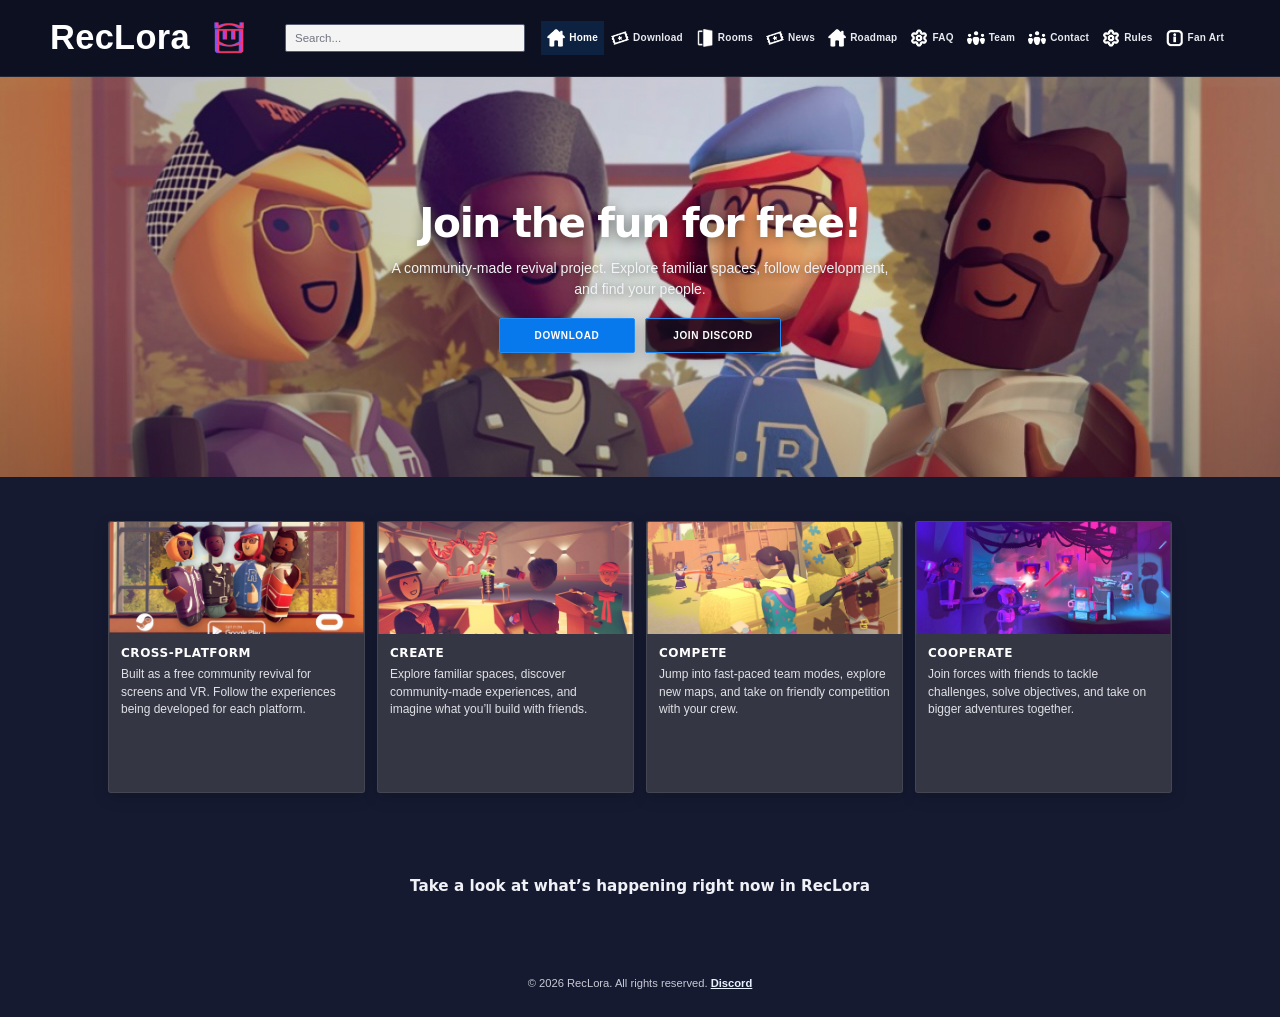
==== commit a954bfb2: "Implement background music in index.html Added background music functionality with autoplay and clic" ====
--- a/index.html
+++ b/index.html
@@ -32,5 +32,21 @@
   </main>
   <footer class="footer"><p>&copy; 2026 RecLora. All rights reserved. <a href="https://discord.gg/bJBuP4hwXz" target="_blank" rel="noopener noreferrer">Discord</a></p></footer>
   <script src="js/site-shell.js"></script>
+
+<audio id="backgroundMusic" autoplay loop>
+    <source src="https://raw.githubusercontent.com/YOUR_USERNAME/YOUR_REPO/main/music.mp3" type="audio/mpeg">
+</audio>
+
+<script>
+    const music = document.getElementById("backgroundMusic");
+    music.volume = 0.5;
+
+    music.play().catch(() => {
+        document.addEventListener("click", () => {
+            music.play();
+        }, { once: true });
+    });
+</script>
+
 </body>
 </html>
--- a/css/style.css
+++ b/css/style.css
@@ -417,3 +417,194 @@
   .cards-grid, .features-grid { grid-template-columns: 1fr; }
   .feature-card img { height: 165px; }
 }
+
+
+/* Branded download page */
+.download-view {
+  min-height: 100vh;
+  background-color: #101522;
+  background-image: linear-gradient(rgba(11,15,26,.94), rgba(11,15,26,.94)), url('../IMG_6471-removebg-preview.png');
+  background-size: auto, 184px 100px;
+  background-position: center top, center top;
+  background-repeat: no-repeat, repeat;
+  background-attachment: scroll, fixed;
+}
+.download-view .download-page {
+  width: 100%;
+  max-width: 1100px;
+  margin: 26px auto 0;
+  padding: 0 30px 30px;
+}
+.download-tabs {
+  display: flex;
+  justify-content: center;
+  align-items: center;
+  gap: 14px;
+  margin: 0 auto 24px;
+  flex-wrap: wrap;
+}
+.download-tab {
+  min-width: 98px;
+  min-height: 80px;
+  padding: 11px 14px;
+  border: 1px solid rgba(255,255,255,.08);
+  border-radius: 3px;
+  background: rgba(255,255,255,.035);
+  color: #aeb5c0;
+  display: flex;
+  flex-direction: column;
+  align-items: center;
+  justify-content: center;
+  cursor: pointer;
+  transition: background .2s ease, border-color .2s ease, color .2s ease, transform .2s ease;
+}
+.download-tab img {
+  width: 30px;
+  height: 30px;
+  margin-bottom: 7px;
+  object-fit: contain;
+  opacity: .66;
+  transition: opacity .2s ease;
+}
+.download-tab span {
+  color: inherit;
+  font-size: .67rem;
+  font-weight: 800;
+  letter-spacing: .045em;
+  white-space: nowrap;
+}
+.download-tab:hover {
+  border-color: rgba(255,255,255,.28);
+  background: rgba(255,255,255,.09);
+  color: #fff;
+  transform: translateY(-2px);
+}
+.download-tab.active {
+  border-color: rgba(255,255,255,.26);
+  background: rgba(255,255,255,.13);
+  color: #fff;
+  box-shadow: 0 5px 18px rgba(0,0,0,.25);
+}
+.download-tab.active img, .download-tab:hover img { opacity: 1; }
+.download-tab:focus-visible, .download-button:focus-visible {
+  outline: 2px solid #58adff;
+  outline-offset: 3px;
+}
+.download-divider {
+  width: 100%;
+  height: 1px;
+  margin: 0 auto 34px;
+  background: rgba(255,255,255,.11);
+}
+.download-content-panel {
+  display: none;
+  align-items: center;
+  justify-content: space-between;
+  gap: 48px;
+  min-height: 385px;
+}
+.download-content-panel[hidden] { display: none !important; }
+.download-content-panel.active:not([hidden]) {
+  display: flex;
+  animation: download-panel-enter .25s ease both;
+}
+@keyframes download-panel-enter {
+  from { opacity: 0; transform: translateY(5px); }
+  to { opacity: 1; transform: translateY(0); }
+}
+.download-info {
+  flex: 0 1 47%;
+  max-width: 470px;
+  text-align: left;
+}
+.download-info h1 {
+  margin: 0 0 16px;
+  color: #fff;
+  font-size: clamp(2.25rem, 4vw, 2.8rem);
+  font-weight: 800;
+  line-height: 1.12;
+  letter-spacing: -.03em;
+}
+.download-info p {
+  max-width: 450px;
+  margin: 0 0 15px;
+  color: #c2c8d1;
+  font-size: .92rem;
+  line-height: 1.6;
+}
+.download-status {
+  margin: 0 0 18px;
+  color: #94b9e2;
+  font-size: .72rem;
+  font-weight: 800;
+  letter-spacing: .1em;
+  text-transform: uppercase;
+}
+.download-button {
+  display: inline-flex;
+  min-height: 42px;
+  align-items: center;
+  justify-content: center;
+  padding: 11px 20px;
+  border: 1px solid #1787ef;
+  border-radius: 3px;
+  background: #0879ed;
+  color: #fff;
+  font-size: .72rem;
+  font-weight: 800;
+  letter-spacing: .045em;
+  text-decoration: none;
+  box-shadow: 0 4px 16px rgba(0,112,220,.24);
+  transition: background .2s ease, transform .2s ease;
+}
+.download-button:hover { background: #168cf7; transform: translateY(-1px); }
+.download-graphic {
+  flex: 1 1 53%;
+  min-width: 0;
+  display: flex;
+  align-items: center;
+  justify-content: center;
+}
+.download-graphic img {
+  display: block;
+  width: min(100%, 430px);
+  max-height: 350px;
+  object-fit: contain;
+  filter: drop-shadow(0 14px 26px rgba(0,0,0,.22));
+}
+.download-note {
+  margin: 22px 0 0;
+  color: #9299a8;
+  font-size: .75rem;
+  line-height: 1.5;
+  text-align: center;
+}
+@media (max-width: 850px) {
+  .download-view .download-page { padding-right: 22px; padding-left: 22px; }
+  .download-content-panel { flex-direction: column-reverse; justify-content: center; gap: 8px; padding: 6px 0 0; text-align: center; }
+  .download-info { flex: 0 1 auto; max-width: 560px; text-align: center; }
+  .download-info p { margin-right: auto; margin-left: auto; }
+  .download-graphic img { width: min(72vw, 330px); max-height: 270px; }
+}
+@media (max-width: 650px) {
+  .download-view .download-page { margin-top: 17px; padding: 0 15px 24px; }
+  .download-tabs { display: grid; grid-template-columns: repeat(3, minmax(0, 1fr)); gap: 8px; margin-bottom: 20px; }
+  .download-tab { min-width: 0; min-height: 70px; padding: 8px 5px; }
+  .download-tab img { width: 27px; height: 27px; margin-bottom: 5px; }
+  .download-tab span { font-size: .58rem; }
+  .download-divider { margin-bottom: 22px; }
+  .download-content-panel { min-height: 0; gap: 4px; }
+  .download-info h1 { margin-bottom: 12px; font-size: 2.1rem; }
+  .download-info p { font-size: .82rem; }
+  .download-status { margin-bottom: 15px; }
+  .download-graphic img { width: min(82vw, 280px); max-height: 230px; }
+  .download-note { margin-top: 25px; font-size: .7rem; }
+}
+@media (prefers-reduced-motion: reduce) {
+  .download-tab, .download-tab img, .download-button { transition: none; }
+  .download-content-panel.active:not([hidden]) { animation: none; }
+}
+
+@media (min-width: 981px) {
+  .download-graphic img { width: min(140%, 620px); max-width: none; }
+}
